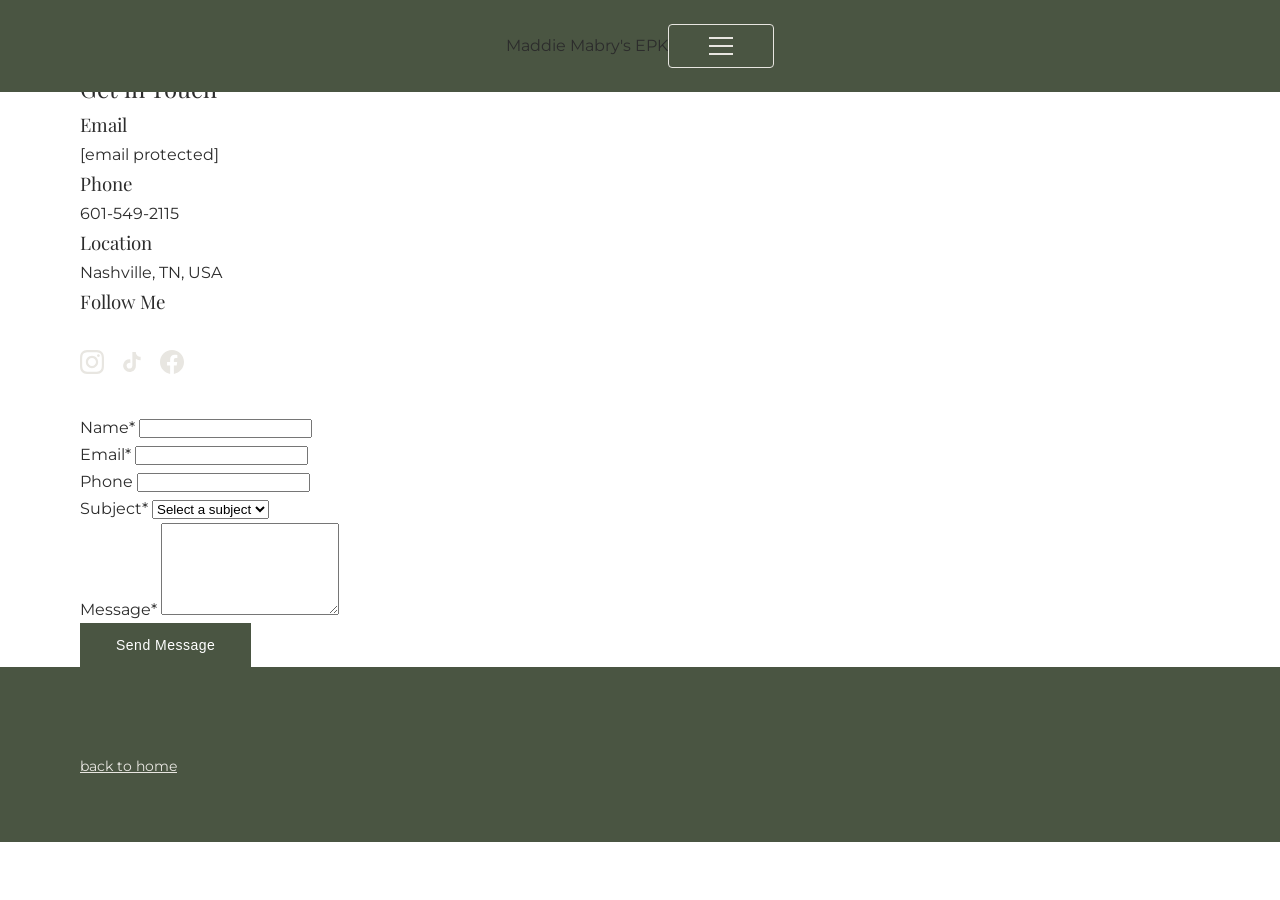
==== contact.html @ 39af84e8 "initial upload" ====
<!DOCTYPE html>
<html lang="en">
<head>
    <meta charset="UTF-8">
    <meta name="viewport" content="width=device-width, initial-scale=1.0">
    <title>Contact | Maddie Mabry</title>
    <meta name="description" content="Contact Maddie Mabry for booking inquiries and collaborations.">
    <link rel="stylesheet" href="styles.css">
    <link rel="preconnect" href="https://fonts.googleapis.com">
    <link rel="preconnect" href="https://fonts.gstatic.com" crossorigin>
    <link href="https://fonts.googleapis.com/css2?family=Playfair+Display:wght@400;700&family=Montserrat:wght@300;400;600;700&display=swap" rel="stylesheet">
</head>
<body>
    <!-- Navigation -->
    <nav class="navbar">
        <div class="nav-container">
            <a href="index.html" class="nav-logo">Maddie Mabry's EPK</a>
            <button class="nav-toggle" id="navToggle">
                <span></span>
                <span></span>
                <span></span>
            </button>
            <ul class="nav-menu" id="navMenu">
                <li><a href="index.html" class="nav-link">Home</a></li>
                <li><a href="contact.html" class="nav-link">Contact</a></li>
            </ul>
        </div>
    </nav>

    <!-- Contact Hero -->
    <section class="contact-hero">
        <div class="container">
            <h1 class="section-title">Let's Connect</h1>
            <p class="contact-subtitle">I'd love to hear from you! Whether you're interested in booking a show, collaborating on a project, or just want to say hello.</p>
        </div>
    </section>

    <!-- Contact Form Section -->
    <section class="contact-form-section">
        <div class="container">
            <div class="contact-grid">
                <div class="contact-details">
                    <h2>Get in Touch</h2>
                    
                    <div class="contact-method">
                        <h3>Email</h3>
                        <a href="/cdn-cgi/l/email-protection#a8c5c9ccccc1cdc5c9cadad1c5dddbc1cbe8cfc5c9c1c486cbc7c5"><span class="__cf_email__" data-cfemail="82efe3e6e6ebe7efe3e0f0fbeff7f1ebe1c2e5efe3ebeeace1edef">[email&#160;protected]</span></a>
                    </div>
                    
                    <div class="contact-method">
                        <h3>Phone</h3>
                        <a href="tel:601-549-2115">601-549-2115</a>
                    </div>
                    
                    <div class="contact-method">
                        <h3>Location</h3>
                        <p>Nashville, TN, USA</p>
                    </div>

                    <div class="contact-method">
                        <h3>Follow Me</h3>
                        <div class="social-links">
                            <a href="https://www.instagram.com/maddiemabryy" target="_blank" aria-label="Instagram">
                                <svg width="24" height="24" viewBox="0 0 24 24" fill="currentColor">
                                    <path d="M12 2.163c3.204 0 3.584.012 4.85.07 3.252.148 4.771 1.691 4.919 4.919.058 1.265.069 1.645.069 4.849 0 3.205-.012 3.584-.069 4.849-.149 3.225-1.664 4.771-4.919 4.919-1.266.058-1.644.07-4.85.07-3.204 0-3.584-.012-4.849-.07-3.26-.149-4.771-1.699-4.919-4.92-.058-1.265-.07-1.644-.07-4.849 0-3.204.013-3.583.07-4.849.149-3.227 1.664-4.771 4.919-4.919 1.266-.057 1.645-.069 4.849-.069zm0-2.163c-3.259 0-3.667.014-4.947.072-4.358.2-6.78 2.618-6.98 6.98-.059 1.281-.073 1.689-.073 4.948 0 3.259.014 3.668.072 4.948.2 4.358 2.618 6.78 6.98 6.98 1.281.058 1.689.072 4.948.072 3.259 0 3.668-.014 4.948-.072 4.354-.2 6.782-2.618 6.979-6.98.059-1.28.073-1.689.073-4.948 0-3.259-.014-3.667-.072-4.947-.196-4.354-2.617-6.78-6.979-6.98-1.281-.059-1.69-.073-4.949-.073zm0 5.838c-3.403 0-6.162 2.759-6.162 6.162s2.759 6.163 6.162 6.163 6.162-2.759 6.162-6.163c0-3.403-2.759-6.162-6.162-6.162zm0 10.162c-2.209 0-4-1.79-4-4 0-2.209 1.791-4 4-4s4 1.791 4 4c0 2.21-1.791 4-4 4zm6.406-11.845c-.796 0-1.441.645-1.441 1.44s.645 1.44 1.441 1.44c.795 0 1.439-.645 1.439-1.44s-.644-1.44-1.439-1.44z"/>
                                </svg>
                            </a>
                            <a href="https://www.tiktok.com/@maddiemabry" target="_blank" aria-label="TikTok">
                                <svg width="24" height="24" viewBox="0 0 24 24" fill="currentColor">
                                    <path d="M19.59 6.69a4.83 4.83 0 0 1-3.77-4.25V2h-3.45v13.67a2.89 2.89 0 0 1-5.2 1.74 2.89 2.89 0 0 1 2.31-4.64 2.93 2.93 0 0 1 .88.13V9.4a6.84 6.84 0 0 0-1-.05A6.33 6.33 0 0 0 5 20.1a6.34 6.34 0 0 0 10.86-4.43v-7a8.16 8.16 0 0 0 4.77 1.52v-3.4a4.85 4.85 0 0 1-1-.1z"/>
                                </svg>
                            </a>
                            <a href="https://www.facebook.com/maddie.mabry" target="_blank" aria-label="Facebook">
                                <svg width="24" height="24" viewBox="0 0 24 24" fill="currentColor">
                                    <path d="M24 12.073c0-6.627-5.373-12-12-12s-12 5.373-12 12c0 5.99 4.388 10.954 10.125 11.854v-8.385H7.078v-3.47h3.047V9.43c0-3.007 1.792-4.669 4.533-4.669 1.312 0 2.686.235 2.686.235v2.953H15.83c-1.491 0-1.956.925-1.956 1.874v2.25h3.328l-.532 3.47h-2.796v8.385C19.612 23.027 24 18.062 24 12.073z"/>
                                </svg>
                            </a>
                        </div>
                    </div>
                </div>

                <div class="contact-form-container">
                    <form id="contactForm" class="contact-form">
                        <div class="form-group">
                            <label for="name">Name*</label>
                            <input type="text" id="name" name="name" required>
                        </div>
                        
                        <div class="form-group">
                            <label for="email">Email*</label>
                            <input type="email" id="email" name="email" required>
                        </div>
                        
                        <div class="form-group">
                            <label for="phone">Phone</label>
                            <input type="tel" id="phone" name="phone">
                        </div>
                        
                        <div class="form-group">
                            <label for="subject">Subject*</label>
                            <select id="subject" name="subject" required>
                                <option value="">Select a subject</option>
                                <option value="booking">Booking Inquiry</option>
                                <option value="collaboration">Collaboration</option>
                                <option value="press">Press/Media</option>
                                <option value="other">Other</option>
                            </select>
                        </div>
                        
                        <div class="form-group">
                            <label for="message">Message*</label>
                            <textarea id="message" name="message" rows="6" required></textarea>
                        </div>
                        
                        <button type="submit" class="btn btn-primary">Send Message</button>
                    </form>
                    <div id="contactFormMessage" class="form-message"></div>
                </div>
            </div>
        </div>
    </section>

    <!-- Footer -->
    <footer class="footer">
        <div class="container">
            <div class="footer-links">
                <a href="index.html">back to home</a>
            </div>
---- styles.css ----
/* Reset */
* {
    margin: 0;
    padding: 0;
    box-sizing: border-box;
}

:root {
    /* Wix Color Scheme */
    --hunter-green: #4a5542;
    --hunter-green-dark: #3d4637;
    --sage-green: #c5cebb;
    --sage-green-light: #d4dbc9;
    --cream: #f5f3ee;
    --dark-text: #2c2c2c;
    --light-text: #e8e6e1;
    --white: #ffffff;
}

body {
    font-family: 'Montserrat', sans-serif;
    color: var(--dark-text);
    line-height: 1.7;
    overflow-x: hidden;
}

h1, h2, h3 {
    font-family: 'Forum', 'Playfair Display', serif;
    font-weight: 400;
}

img {
    max-width: 100%;
    display: block;
}

a {
    text-decoration: none;
    color: inherit;
    transition: opacity 0.3s ease;
}

a:hover {
    opacity: 0.8;
}

/* Containers */
.container {
    max-width: 1200px;
    margin: 0 auto;
    padding: 0 40px;
}

/* Buttons */
.btn {
    display: inline-block;
    padding: 14px 36px;
    border: none;
    background: var(--hunter-green);
    color: var(--white);
    font-weight: 500;
    font-size: 14px;
    cursor: pointer;
    transition: all 0.3s ease;
    letter-spacing: 0.5px;
}

.btn:hover {
    background: var(--hunter-green-dark);
    opacity: 1;
}

.btn-hero {
    background: var(--hunter-green);
    color: var(--white);
    border-radius: 0;
}

.btn-subscribe {
    width: 100%;
    background: var(--sage-green);
    color: var(--hunter-green-dark);
    border-radius: 0;
    margin-top: 1rem;
}

.btn-subscribe:hover {
    background: var(--sage-green-light);
}

/* Navigation */
.navbar {
    position: absolute;
    top: 0;
    left: 0;
    width: 100%;
    z-index: 100;
    padding: 1.5rem 0;
    background: var(--hunter-green);
}

.nav-container {
    max-width: 1400px;
    margin: 0 auto;
    padding: 0 40px;
    display: flex;
    justify-content: center;
    align-items: center;
}

.nav-toggle {
    display: flex;
    flex-direction: column;
    background: transparent;
    border: 1px solid var(--light-text);
    border-radius: 4px;
    cursor: pointer;
    gap: 6px;
    padding: 12px 40px;
}

.nav-toggle span {
    width: 24px;
    height: 2px;
    background: var(--light-text);
    transition: 0.3s;
}

.nav-menu {
    display: none;
    position: absolute;
    top: 100%;
    left: 50%;
    transform: translateX(-50%);
    background: var(--hunter-green);
    flex-direction: column;
    padding: 1.5rem 3rem;
    gap: 1rem;
    list-style: none;
    min-width: 200px;
    text-align: center;
}

.nav-menu.active {
    display: flex;
}

.nav-link {
    color: var(--light-text);
    font-weight: 400;
    font-size: 0.95rem;
    letter-spacing: 0.5px;
}

/* Hero Section */
.hero {
    position: relative;
    min-height: 100vh;
    display: flex;
    flex-direction: column;
    justify-content: space-between;
    align-items: center;
    overflow: hidden;
    padding: 80px 40px 60px;
}

.hero-image-container {
    position: absolute;
    top: 0;
    left: 0;
    width: 100%;
    height: 100%;
    z-index: 0;
}

.hero-bg {
    width: 100%;
    height: 100%;
    object-fit: cover;
}

.hero-title {
    position: relative;
    z-index: 2;
    font-size: clamp(4rem, 12vw, 10rem);
    font-weight: 400;
    color: var(--hunter-green);
    letter-spacing: 0.05em;
    text-align: center;
    margin-top: 2rem;
    font-family: 'Playfair Display', serif;
}

.hero-bottom {
    position: relative;
    z-index: 2;
    text-align: center;
    background: rgba(255, 255, 255, 0.85);
    padding: 2rem 4rem;
    margin-bottom: 2rem;
}

.hero-tagline {
    font-family: 'Forum', serif;
    font-size: 1.5rem;
    font-style: italic;
    color: var(--dark-text);
    margin-bottom: 1rem;
    letter-spacing: 0.5px;
}

/* About Section */
.about-section {
    padding: 5rem 0;
    background: var(--hunter-green);
    color: var(--light-text);
}

.about-grid {
    display: grid;
    grid-template-columns: 1fr 1fr;
    gap: 4rem;
    align-items: center;
}

.about-text p {
    font-size: 1rem;
    line-height: 1.9;
    margin-bottom: 1.5rem;
    color: var(--light-text);
}

.about-closing {
    font-style: italic;
    margin-top: 2rem !important;
    margin-bottom: 0.3rem !important;
}

.about-signature {
    font-family: 'Amstroms', 'Forum', cursive;
    font-size: 2.5rem;
    font-weight: 400;
    color: var(--light-text);
}

.about-image img {
    width: 100%;
    object-fit: cover;
}

/* What You Can Expect Section */
.expect-section {
    padding: 5rem 0;
    background: var(--sage-green);
}

.expect-section .section-title {
    color: var(--hunter-green);
    font-size: 3rem;
    text-align: center;
    margin-bottom: 3rem;
}

.expect-cards {
    display: grid;
    grid-template-columns: repeat(3, 1fr);
    gap: 2rem;
}

.expect-card {
    background: transparent;
}

.expect-card-image {
    position: relative;
    overflow: hidden;
    margin-bottom: 1rem;
}

.expect-card-image img {
    width: 100%;
    aspect-ratio: 3/4;
    object-fit: cover;
}

.expect-card-label {
    position: absolute;
    bottom: 15px;
    left: 50%;
    transform: translateX(-50%);
    background: rgba(255, 255, 255, 0.9);
    padding: 10px 30px;
    font-family: 'Forum', serif;
    font-size: 1.3rem;
    font-weight: 400;
    letter-spacing: 1px;
    color: var(--dark-text);
}

.expect-card-content {
    text-align: center;
    padding: 1rem;
}

.expect-card-content h3 {
    font-size: 0.8rem;
    text-transform: uppercase;
    letter-spacing: 2px;
    margin-bottom: 1rem;
    font-weight: 600;
    font-family: 'Montserrat', sans-serif;
    color: var(--hunter-green);
}

.expect-card-content p {
    font-size: 0.95rem;
    line-height: 1.7;
    color: var(--hunter-green-dark);
}

.link-underline {
    text-decoration: underline;
    font-weight: 600;
}

/* Behind Guitar Section */
.behind-guitar-section {
    position: relative;
    padding: 5rem 0;
    min-height: 90vh;
    display: flex;
    align-items: center;
    overflow: hidden;
}

.behind-guitar-bg {
    position: absolute;
    top: 0;
    left: 0;
    width: 100%;
    height: 100%;
    z-index: 0;
}

.behind-guitar-bg img {
    width: 100%;
    height: 100%;
    object-fit: cover;
}

.behind-guitar-section .container {
    position: relative;
    z-index: 1;
    width: 100%;
}

.behind-guitar-section .section-title {
    color: var(--hunter-green);
    font-size: 3rem;
    text-align: center;
    margin-bottom: 3rem;
}

.embedded-videos-grid {
    display: flex;
    justify-content: center;
    gap: 2rem;
    flex-wrap: wrap;
}

.embedded-video {
    width: 280px;
    border-radius: 8px;
    overflow: hidden;
    box-shadow: 0 10px 30px rgba(0,0,0,0.3);
}

.embedded-video video {
    width: 100%;
    aspect-ratio: 9/16;
    object-fit: cover;
    background: var(--dark-text);
}

/* New Music Section */
.new-music-section {
    padding: 5rem 0;
    background: var(--cream);
}

.new-music-section .section-title {
    font-size: 3rem;
    text-align: center;
    margin-bottom: 1.5rem;
    color: var(--hunter-green);
}

.music-description {
    text-align: center;
    font-size: 1rem;
    margin-bottom: 3rem;
    color: var(--dark-text);
}

.music-player-container {
    display: grid;
    grid-template-columns: 1fr 1fr;
    gap: 4rem;
    align-items: center;
    max-width: 900px;
    margin: 0 auto;
}

.album-art img {
    width: 100%;
    border-radius: 8px;
    box-shadow: 0 10px 40px rgba(0,0,0,0.12);
}

.music-player {
    display: flex;
    flex-direction: column;
    gap: 2rem;
}

.music-player h3 {
    font-size: 2rem;
    font-family: 'Forum', serif;
    text-align: center;
    color: var(--hunter-green);
}

.music-player audio {
    width: 100%;
    height: 50px;
    border-radius: 50px;
    outline: none;
}

/* Footer */
.footer {
    background: var(--hunter-green);
    color: var(--light-text);
    padding: 4rem 0;
}

.footer-container {
    max-width: 1200px;
    margin: 0 auto;
    padding: 0 40px;
    display: grid;
    grid-template-columns: 1fr 1fr;
    gap: 4rem;
}

.footer-title {
    font-family: 'Forum', serif;
    font-size: 2.5rem;
    font-weight: 400;
    margin-bottom: 1rem;
    color: var(--sage-green);
}

.footer-subtitle {
    font-family: 'Forum', serif;
    font-size: 2rem;
    font-weight: 400;
    margin-top: 2rem;
    margin-bottom: 1.5rem;
    color: var(--sage-green);
}

.footer-text {
    font-size: 0.95rem;
    line-height: 1.7;
    margin-bottom: 1.5rem;
}

.form-label {
    display: block;
    font-size: 0.9rem;
    margin-bottom: 0.5rem;
}

.newsletter-form input[type="email"] {
    width: 100%;
    padding: 12px 0;
    border: none;
    border-bottom: 1px solid var(--light-text);
    font-size: 1rem;
    font-family: inherit;
    background: transparent;
    color: var(--light-text);
    margin-bottom: 1rem;
}

.newsletter-form input[type="email"]:focus {
    outline: none;
    border-bottom-color: var(--sage-green);
}

.newsletter-form input[type="email"]::placeholder {
    color: var(--light-text);
    opacity: 0.7;
}

.checkbox-label {
    display: flex;
    align-items: flex-start;
    gap: 10px;
    cursor: pointer;
    font-size: 0.9rem;
    margin-top: 1rem;
}

.checkbox-label input {
    width: 18px;
    height: 18px;
    cursor: pointer;
    margin-top: 2px;
}

.footer-right {
    padding-left: 2rem;
}

.contact-info {
    font-size: 1rem;
    margin-bottom: 0.5rem;
}

.social-links {
    display: flex;
    gap: 1rem;
    margin: 2rem 0;
}

.social-links a {
    color: var(--light-text);
    transition: color 0.3s ease;
}

.social-links a:hover {
    color: var(--sage-green);
    opacity: 1;
}

.footer-links {
    display: flex;
    flex-direction: column;
    gap: 0.5rem;
    margin-top: 1.5rem;
}

.footer-links a {
    font-size: 0.85rem;
    text-decoration: underline;
    color: var(--light-text);
}

.form-message {
    margin-top: 1rem;
    padding: 12px;
    border-radius: 4px;
    display: none;
}

.form-message.success {
    background: rgba(212, 219, 201, 0.3);
    color: var(--sage-green);
    display: block;
}

.form-message.error {
    background: rgba(255, 100, 100, 0.2);
    color: #ff9999;
    display: block;
}

/* Responsive Design */
@media (max-width: 1024px) {
    .container {
        padding: 0 30px;
    }

    .hero-title {
        font-size: clamp(3rem, 10vw, 7rem);
    }

    .about-grid {
        grid-template-columns: 1fr;
        gap: 3rem;
    }

    .expect-cards {
        grid-template-columns: 1fr;
        max-width: 400px;
        margin: 0 auto;
    }

    .music-player-container {
        grid-template-columns: 1fr;
    }

    .footer-container {
        grid-template-columns: 1fr;
        gap: 3rem;
    }

    .footer-right {
        padding-left: 0;
    }
}

@media (max-width: 768px) {
    .hero-title {
        font-size: clamp(2.5rem, 10vw, 5rem);
    }

    .hero-bottom {
        padding: 1.5rem 2rem;
    }

    .hero-tagline {
        font-size: 1.2rem;
    }

    .section-title,
    .expect-section .section-title,
    .behind-guitar-section .section-title,
    .new-music-section .section-title {
        font-size: 2rem;
    }

    .embedded-video {
        width: 240px;
    }

    .footer-title {
        font-size: 2rem;
    }

    .footer-subtitle {
        font-size: 1.5rem;
    }
}

@media (max-width: 480px) {
    .hero-title {
        font-size: 2rem;
        letter-spacing: 2px;
    }

    .hero-bottom {
        padding: 1rem 1.5rem;
        margin: 0 1rem 1rem;
    }

    .embedded-videos-grid {
        flex-direction: column;
        align-items: center;
    }

    .embedded-video {
        width: 100%;
        max-width: 300px;
    }
}
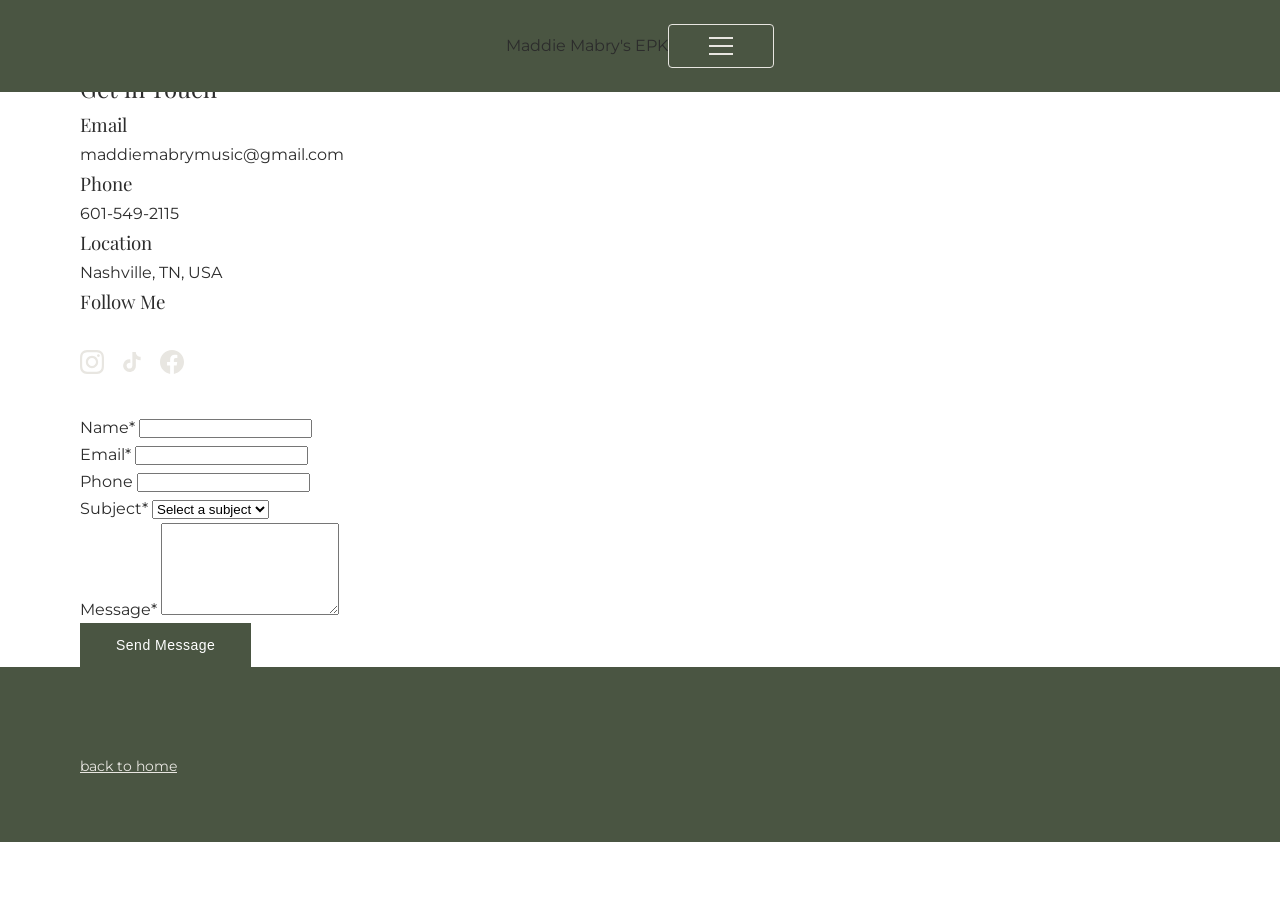
==== commit 3cbd2ded: "updated contact form" ====
--- a/contact.html
+++ b/contact.html
@@ -44,7 +44,7 @@
                     
                     <div class="contact-method">
                         <h3>Email</h3>
-                        <a href="/cdn-cgi/l/email-protection#a8c5c9ccccc1cdc5c9cadad1c5dddbc1cbe8cfc5c9c1c486cbc7c5"><span class="__cf_email__" data-cfemail="82efe3e6e6ebe7efe3e0f0fbeff7f1ebe1c2e5efe3ebeeace1edef">[email&#160;protected]</span></a>
+                        <a href="mailto:maddiemabrymusic@gmail.com">maddiemabrymusic@gmail.com</a>
                     </div>
                     
                     <div class="contact-method">
@@ -60,17 +60,17 @@
                     <div class="contact-method">
                         <h3>Follow Me</h3>
                         <div class="social-links">
-                            <a href="https://www.instagram.com/maddiemabryy" target="_blank" aria-label="Instagram">
+                            <a href="https://www.instagram.com/maddiemabryy?igsh=MTE2cGF2bDVxZHA5bg%3D%3D&utm_source=qr" target="_blank" aria-label="Instagram">
                                 <svg width="24" height="24" viewBox="0 0 24 24" fill="currentColor">
                                     <path d="M12 2.163c3.204 0 3.584.012 4.85.07 3.252.148 4.771 1.691 4.919 4.919.058 1.265.069 1.645.069 4.849 0 3.205-.012 3.584-.069 4.849-.149 3.225-1.664 4.771-4.919 4.919-1.266.058-1.644.07-4.85.07-3.204 0-3.584-.012-4.849-.07-3.26-.149-4.771-1.699-4.919-4.92-.058-1.265-.07-1.644-.07-4.849 0-3.204.013-3.583.07-4.849.149-3.227 1.664-4.771 4.919-4.919 1.266-.057 1.645-.069 4.849-.069zm0-2.163c-3.259 0-3.667.014-4.947.072-4.358.2-6.78 2.618-6.98 6.98-.059 1.281-.073 1.689-.073 4.948 0 3.259.014 3.668.072 4.948.2 4.358 2.618 6.78 6.98 6.98 1.281.058 1.689.072 4.948.072 3.259 0 3.668-.014 4.948-.072 4.354-.2 6.782-2.618 6.979-6.98.059-1.28.073-1.689.073-4.948 0-3.259-.014-3.667-.072-4.947-.196-4.354-2.617-6.78-6.979-6.98-1.281-.059-1.69-.073-4.949-.073zm0 5.838c-3.403 0-6.162 2.759-6.162 6.162s2.759 6.163 6.162 6.163 6.162-2.759 6.162-6.163c0-3.403-2.759-6.162-6.162-6.162zm0 10.162c-2.209 0-4-1.79-4-4 0-2.209 1.791-4 4-4s4 1.791 4 4c0 2.21-1.791 4-4 4zm6.406-11.845c-.796 0-1.441.645-1.441 1.44s.645 1.44 1.441 1.44c.795 0 1.439-.645 1.439-1.44s-.644-1.44-1.439-1.44z"/>
                                 </svg>
                             </a>
-                            <a href="https://www.tiktok.com/@maddiemabry" target="_blank" aria-label="TikTok">
+                            <a href="https://www.tiktok.com/@maddiemabry?_r=1&_t=ZP-93SWFzPoMuM" target="_blank" aria-label="TikTok">
                                 <svg width="24" height="24" viewBox="0 0 24 24" fill="currentColor">
                                     <path d="M19.59 6.69a4.83 4.83 0 0 1-3.77-4.25V2h-3.45v13.67a2.89 2.89 0 0 1-5.2 1.74 2.89 2.89 0 0 1 2.31-4.64 2.93 2.93 0 0 1 .88.13V9.4a6.84 6.84 0 0 0-1-.05A6.33 6.33 0 0 0 5 20.1a6.34 6.34 0 0 0 10.86-4.43v-7a8.16 8.16 0 0 0 4.77 1.52v-3.4a4.85 4.85 0 0 1-1-.1z"/>
                                 </svg>
                             </a>
-                            <a href="https://www.facebook.com/maddie.mabry" target="_blank" aria-label="Facebook">
+                            <a href="https://www.facebook.com/maddie.mabry?mibextid=wwXIfr&rdid=emjmE9lgoslwC3Yf&share_url=https%3A%2F%2Fwww.facebook.com%2Fshare%2F1B4sqVcijA%2F%3Fmibextid%3DwwXIfr" target="_blank" aria-label="Facebook">
                                 <svg width="24" height="24" viewBox="0 0 24 24" fill="currentColor">
                                     <path d="M24 12.073c0-6.627-5.373-12-12-12s-12 5.373-12 12c0 5.99 4.388 10.954 10.125 11.854v-8.385H7.078v-3.47h3.047V9.43c0-3.007 1.792-4.669 4.533-4.669 1.312 0 2.686.235 2.686.235v2.953H15.83c-1.491 0-1.956.925-1.956 1.874v2.25h3.328l-.532 3.47h-2.796v8.385C19.612 23.027 24 18.062 24 12.073z"/>
                                 </svg>
@@ -80,7 +80,7 @@
                 </div>
 
                 <div class="contact-form-container">
-                    <form id="contactForm" class="contact-form">
+                    <form id="contactForm" class="contact-form" name="contact" method="POST" data-netlify="true">
                         <div class="form-group">
                             <label for="name">Name*</label>
                             <input type="text" id="name" name="name" required>
--- a/styles.css
+++ b/styles.css
@@ -189,6 +189,7 @@
     text-align: center;
     margin-top: 2rem;
     font-family: 'Playfair Display', serif;
+    white-space: nowrap;
 }
 
 .hero-bottom {
@@ -236,9 +237,9 @@
     margin-bottom: 0.3rem !important;
 }
 
-.about-signature {
+.about-text p.about-signature {
     font-family: 'Amstroms', 'Forum', cursive;
-    font-size: 2.5rem;
+    font-size: 8rem;
     font-weight: 400;
     color: var(--light-text);
 }
@@ -275,12 +276,19 @@
     position: relative;
     overflow: hidden;
     margin-bottom: 1rem;
+    display: block;
+    cursor: pointer;
 }
 
 .expect-card-image img {
     width: 100%;
     aspect-ratio: 3/4;
     object-fit: cover;
+    transition: transform 0.3s ease;
+}
+
+.expect-card-image:hover img {
+    transform: scale(1.05);
 }
 
 .expect-card-label {
@@ -326,10 +334,10 @@
 /* Behind Guitar Section */
 .behind-guitar-section {
     position: relative;
-    padding: 5rem 0;
+    padding: 3rem 0 5rem;
     min-height: 90vh;
     display: flex;
-    align-items: center;
+    align-items: flex-start;
     overflow: hidden;
 }
 
@@ -346,6 +354,7 @@
     width: 100%;
     height: 100%;
     object-fit: cover;
+    object-position: left 30%;
 }
 
 .behind-guitar-section .container {
@@ -363,9 +372,10 @@
 
 .embedded-videos-grid {
     display: flex;
-    justify-content: center;
+    justify-content: flex-start;
     gap: 2rem;
     flex-wrap: wrap;
+    padding-left: 5%;
 }
 
 .embedded-video {
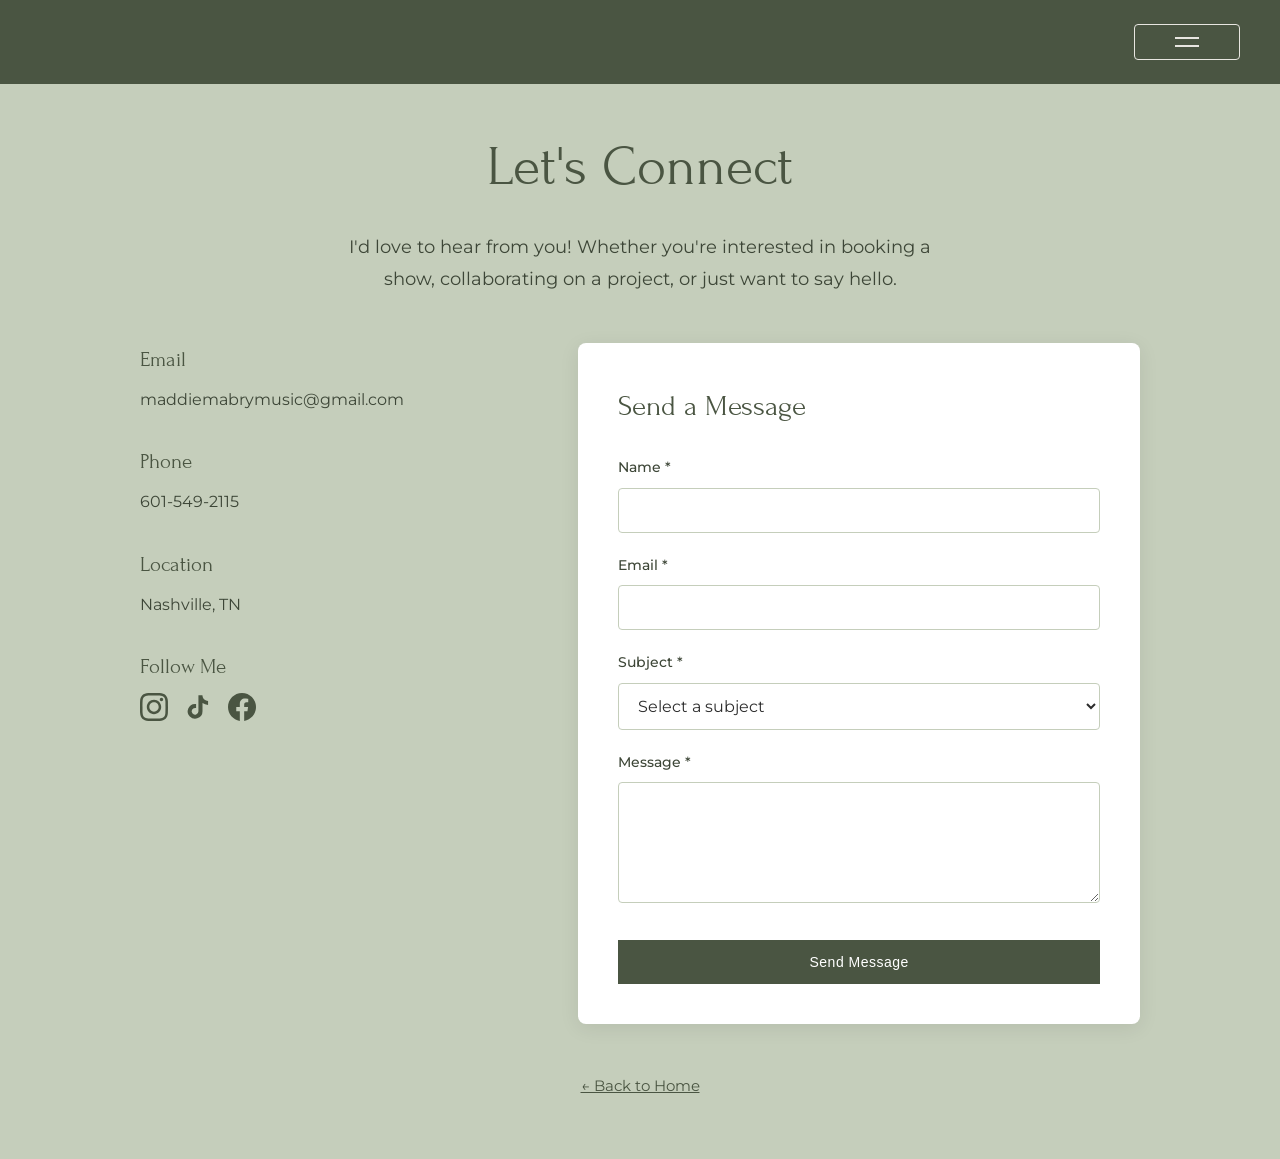
==== commit 90ed0e02: "cleaned up contact page and added favicon" ====
--- a/contact.html
+++ b/contact.html
@@ -3,20 +3,41 @@
 <head>
     <meta charset="UTF-8">
     <meta name="viewport" content="width=device-width, initial-scale=1.0">
-    <title>Contact | Maddie Mabry</title>
-    <meta name="description" content="Contact Maddie Mabry for booking inquiries and collaborations.">
+
+    <!-- Primary SEO Meta Tags -->
+    <title>Book Maddie Mabry | Contact for Live Music & Events | Nashville, TN</title>
+    <meta name="description" content="Book Maddie Mabry for your next event! Contact for live music bookings, weddings, private parties, and venue performances in Nashville and beyond.">
+    <meta name="keywords" content="book Maddie Mabry, hire singer Nashville, live music booking, wedding singer Tennessee, private event musician, acoustic performer for hire">
+    <meta name="author" content="Maddie Mabry">
+    <meta name="robots" content="index, follow">
+    <link rel="canonical" href="https://maddiemabrymusic.com/contact.html">
+
+    <!-- Open Graph / Facebook -->
+    <meta property="og:type" content="website">
+    <meta property="og:url" content="https://maddiemabrymusic.com/contact.html">
+    <meta property="og:title" content="Book Maddie Mabry | Contact for Live Music & Events">
+    <meta property="og:description" content="Book Maddie Mabry for your next event! Contact for live music bookings, weddings, private parties, and venue performances.">
+    <meta property="og:image" content="https://maddiemabrymusic.com/images/bfrwebsite2.png">
+
+    <!-- Twitter -->
+    <meta name="twitter:card" content="summary_large_image">
+    <meta name="twitter:title" content="Book Maddie Mabry | Contact for Live Music & Events">
+    <meta name="twitter:description" content="Book Maddie Mabry for your next event! Live music for weddings, private parties, and venues.">
+
+    <!-- Favicon -->
+    <link rel="icon" type="image/png" href="images/favicon.png">
+    <link rel="apple-touch-icon" href="images/favicon.png">
+
     <link rel="stylesheet" href="styles.css">
     <link rel="preconnect" href="https://fonts.googleapis.com">
     <link rel="preconnect" href="https://fonts.gstatic.com" crossorigin>
-    <link href="https://fonts.googleapis.com/css2?family=Playfair+Display:wght@400;700&family=Montserrat:wght@300;400;600;700&display=swap" rel="stylesheet">
+    <link href="https://fonts.googleapis.com/css2?family=Playfair+Display:wght@400;500;600;700&family=Montserrat:wght@300;400;500;600;700&family=Forum&display=swap" rel="stylesheet">
 </head>
 <body>
     <!-- Navigation -->
     <nav class="navbar">
         <div class="nav-container">
-            <a href="index.html" class="nav-logo">Maddie Mabry's EPK</a>
             <button class="nav-toggle" id="navToggle">
-                <span></span>
                 <span></span>
                 <span></span>
             </button>
@@ -27,51 +48,44 @@
         </div>
     </nav>
 
-    <!-- Contact Hero -->
-    <section class="contact-hero">
+    <!-- Contact Section -->
+    <section class="contact-page">
         <div class="container">
-            <h1 class="section-title">Let's Connect</h1>
-            <p class="contact-subtitle">I'd love to hear from you! Whether you're interested in booking a show, collaborating on a project, or just want to say hello.</p>
-        </div>
-    </section>
+            <h1 class="contact-title">Let's Connect</h1>
+            <p class="contact-intro">I'd love to hear from you! Whether you're interested in booking a show, collaborating on a project, or just want to say hello.</p>
 
-    <!-- Contact Form Section -->
-    <section class="contact-form-section">
-        <div class="container">
-            <div class="contact-grid">
-                <div class="contact-details">
-                    <h2>Get in Touch</h2>
-                    
-                    <div class="contact-method">
+            <div class="contact-content">
+                <div class="contact-info-section">
+                    <div class="contact-item">
                         <h3>Email</h3>
                         <a href="mailto:maddiemabrymusic@gmail.com">maddiemabrymusic@gmail.com</a>
                     </div>
-                    
-                    <div class="contact-method">
+
+                    <div class="contact-item">
                         <h3>Phone</h3>
                         <a href="tel:601-549-2115">601-549-2115</a>
                     </div>
-                    
-                    <div class="contact-method">
+
+                    <div class="contact-item">
                         <h3>Location</h3>
-                        <p>Nashville, TN, USA</p>
+                        <p>Nashville, TN</p>
                     </div>
 
-                    <div class="contact-method">
+                    <div class="contact-item">
                         <h3>Follow Me</h3>
                         <div class="social-links">
-                            <a href="https://www.instagram.com/maddiemabryy?igsh=MTE2cGF2bDVxZHA5bg%3D%3D&utm_source=qr" target="_blank" aria-label="Instagram">
-                                <svg width="24" height="24" viewBox="0 0 24 24" fill="currentColor">
+                            <a href="https://www.instagram.com/maddiemabryy" target="_blank" aria-label="Instagram">
+                                <svg width="28" height="28" viewBox="0 0 24 24" fill="currentColor">
                                     <path d="M12 2.163c3.204 0 3.584.012 4.85.07 3.252.148 4.771 1.691 4.919 4.919.058 1.265.069 1.645.069 4.849 0 3.205-.012 3.584-.069 4.849-.149 3.225-1.664 4.771-4.919 4.919-1.266.058-1.644.07-4.85.07-3.204 0-3.584-.012-4.849-.07-3.26-.149-4.771-1.699-4.919-4.92-.058-1.265-.07-1.644-.07-4.849 0-3.204.013-3.583.07-4.849.149-3.227 1.664-4.771 4.919-4.919 1.266-.057 1.645-.069 4.849-.069zm0-2.163c-3.259 0-3.667.014-4.947.072-4.358.2-6.78 2.618-6.98 6.98-.059 1.281-.073 1.689-.073 4.948 0 3.259.014 3.668.072 4.948.2 4.358 2.618 6.78 6.98 6.98 1.281.058 1.689.072 4.948.072 3.259 0 3.668-.014 4.948-.072 4.354-.2 6.782-2.618 6.979-6.98.059-1.28.073-1.689.073-4.948 0-3.259-.014-3.667-.072-4.947-.196-4.354-2.617-6.78-6.979-6.98-1.281-.059-1.69-.073-4.949-.073zm0 5.838c-3.403 0-6.162 2.759-6.162 6.162s2.759 6.163 6.162 6.163 6.162-2.759 6.162-6.163c0-3.403-2.759-6.162-6.162-6.162zm0 10.162c-2.209 0-4-1.79-4-4 0-2.209 1.791-4 4-4s4 1.791 4 4c0 2.21-1.791 4-4 4zm6.406-11.845c-.796 0-1.441.645-1.441 1.44s.645 1.44 1.441 1.44c.795 0 1.439-.645 1.439-1.44s-.644-1.44-1.439-1.44z"/>
                                 </svg>
                             </a>
-                            <a href="https://www.tiktok.com/@maddiemabry?_r=1&_t=ZP-93SWFzPoMuM" target="_blank" aria-label="TikTok">
-                                <svg width="24" height="24" viewBox="0 0 24 24" fill="currentColor">
+                            <a href="https://www.tiktok.com/@maddiemabry" target="_blank" aria-label="TikTok">
+                                <svg width="28" height="28" viewBox="0 0 24 24" fill="currentColor">
                                     <path d="M19.59 6.69a4.83 4.83 0 0 1-3.77-4.25V2h-3.45v13.67a2.89 2.89 0 0 1-5.2 1.74 2.89 2.89 0 0 1 2.31-4.64 2.93 2.93 0 0 1 .88.13V9.4a6.84 6.84 0 0 0-1-.05A6.33 6.33 0 0 0 5 20.1a6.34 6.34 0 0 0 10.86-4.43v-7a8.16 8.16 0 0 0 4.77 1.52v-3.4a4.85 4.85 0 0 1-1-.1z"/>
                                 </svg>
                             </a>
-                            <a href="https://www.facebook.com/maddie.mabry?mibextid=wwXIfr&rdid=emjmE9lgoslwC3Yf&share_url=https%3A%2F%2Fwww.facebook.com%2Fshare%2F1B4sqVcijA%2F%3Fmibextid%3DwwXIfr" target="_blank" aria-label="Facebook">
-                                <svg width="24" height="24" viewBox="0 0 24 24" fill="currentColor">
+                            <a href="https://www.facebook.com/maddie.mabry" target="_blank" aria-label="Facebook">
+                                <svg width="28" height="28" viewBox="0 0 24 24" fill="currentColor">
                                     <path d="M24 12.073c0-6.627-5.373-12-12-12s-12 5.373-12 12c0 5.99 4.388 10.954 10.125 11.854v-8.385H7.078v-3.47h3.047V9.43c0-3.007 1.792-4.669 4.533-4.669 1.312 0 2.686.235 2.686.235v2.953H15.83c-1.491 0-1.956.925-1.956 1.874v2.25h3.328l-.532 3.47h-2.796v8.385C19.612 23.027 24 18.062 24 12.073z"/>
                                 </svg>
                             </a>
@@ -79,25 +93,21 @@
                     </div>
                 </div>
 
-                <div class="contact-form-container">
+                <div class="contact-form-wrapper">
+                    <h2>Send a Message</h2>
                     <form id="contactForm" class="contact-form" name="contact" method="POST" data-netlify="true">
                         <div class="form-group">
-                            <label for="name">Name*</label>
+                            <label for="name">Name *</label>
                             <input type="text" id="name" name="name" required>
                         </div>
-                        
+
                         <div class="form-group">
-                            <label for="email">Email*</label>
+                            <label for="email">Email *</label>
                             <input type="email" id="email" name="email" required>
                         </div>
-                        
+
                         <div class="form-group">
-                            <label for="phone">Phone</label>
-                            <input type="tel" id="phone" name="phone">
-                        </div>
-                        
-                        <div class="form-group">
-                            <label for="subject">Subject*</label>
+                            <label for="subject">Subject *</label>
                             <select id="subject" name="subject" required>
                                 <option value="">Select a subject</option>
                                 <option value="booking">Booking Inquiry</option>
@@ -106,24 +116,24 @@
                                 <option value="other">Other</option>
                             </select>
                         </div>
-                        
+
                         <div class="form-group">
-                            <label for="message">Message*</label>
-                            <textarea id="message" name="message" rows="6" required></textarea>
+                            <label for="message">Message *</label>
+                            <textarea id="message" name="message" rows="5" required></textarea>
                         </div>
-                        
-                        <button type="submit" class="btn btn-primary">Send Message</button>
+
+                        <button type="submit" class="btn">Send Message</button>
                     </form>
                     <div id="contactFormMessage" class="form-message"></div>
                 </div>
             </div>
+
+            <div class="back-link">
+                <a href="index.html">← Back to Home</a>
+            </div>
         </div>
     </section>
 
-    <!-- Footer -->
-    <footer class="footer">
-        <div class="container">
-            <div class="footer-links">
-                <a href="index.html">back to home</a>
-            </div>
-   +    <script src="script.js"></script>
+</body>
+</html>
--- a/styles.css
+++ b/styles.css
@@ -104,8 +104,9 @@
     margin: 0 auto;
     padding: 0 40px;
     display: flex;
-    justify-content: center;
+    justify-content: flex-end;
     align-items: center;
+    position: relative;
 }
 
 .nav-toggle {
@@ -130,15 +131,14 @@
     display: none;
     position: absolute;
     top: 100%;
-    left: 50%;
-    transform: translateX(-50%);
+    right: 40px;
     background: var(--hunter-green);
     flex-direction: column;
     padding: 1.5rem 3rem;
     gap: 1rem;
     list-style: none;
     min-width: 200px;
-    text-align: center;
+    text-align: right;
 }
 
 .nav-menu.active {
@@ -587,6 +587,145 @@
     display: block;
 }
 
+/* Contact Page */
+.contact-page {
+    min-height: 100vh;
+    background: var(--sage-green);
+    padding: 120px 0 60px;
+}
+
+.contact-title {
+    font-family: 'Forum', serif;
+    font-size: 3.5rem;
+    color: var(--hunter-green);
+    text-align: center;
+    margin-bottom: 1rem;
+}
+
+.contact-intro {
+    text-align: center;
+    font-size: 1.1rem;
+    color: var(--hunter-green-dark);
+    max-width: 600px;
+    margin: 0 auto 3rem;
+    line-height: 1.8;
+}
+
+.contact-content {
+    display: grid;
+    grid-template-columns: 1fr 1.5fr;
+    gap: 4rem;
+    max-width: 1000px;
+    margin: 0 auto;
+}
+
+.contact-info-section {
+    display: flex;
+    flex-direction: column;
+    gap: 2rem;
+}
+
+.contact-item h3 {
+    font-family: 'Forum', serif;
+    font-size: 1.3rem;
+    color: var(--hunter-green);
+    margin-bottom: 0.5rem;
+}
+
+.contact-item a,
+.contact-item p {
+    color: var(--hunter-green-dark);
+    font-size: 1rem;
+}
+
+.contact-item a:hover {
+    color: var(--hunter-green);
+}
+
+.contact-item .social-links {
+    margin: 0;
+}
+
+.contact-item .social-links a {
+    color: var(--hunter-green);
+}
+
+.contact-item .social-links a:hover {
+    color: var(--hunter-green-dark);
+}
+
+.contact-form-wrapper {
+    background: var(--white);
+    padding: 2.5rem;
+    border-radius: 8px;
+    box-shadow: 0 4px 20px rgba(0,0,0,0.08);
+}
+
+.contact-form-wrapper h2 {
+    font-family: 'Forum', serif;
+    font-size: 1.8rem;
+    color: var(--hunter-green);
+    margin-bottom: 1.5rem;
+}
+
+.form-group {
+    margin-bottom: 1.25rem;
+}
+
+.form-group label {
+    display: block;
+    font-size: 0.9rem;
+    color: var(--hunter-green-dark);
+    margin-bottom: 0.5rem;
+    font-weight: 500;
+}
+
+.form-group input,
+.form-group select,
+.form-group textarea {
+    width: 100%;
+    padding: 12px 15px;
+    border: 1px solid var(--sage-green);
+    border-radius: 4px;
+    font-size: 1rem;
+    font-family: inherit;
+    background: var(--white);
+    color: var(--dark-text);
+    transition: border-color 0.3s ease;
+}
+
+.form-group input:focus,
+.form-group select:focus,
+.form-group textarea:focus {
+    outline: none;
+    border-color: var(--hunter-green);
+}
+
+.form-group textarea {
+    resize: vertical;
+    min-height: 120px;
+}
+
+.contact-form .btn {
+    width: 100%;
+    margin-top: 0.5rem;
+}
+
+.back-link {
+    text-align: center;
+    margin-top: 3rem;
+}
+
+.back-link a {
+    color: var(--hunter-green);
+    font-size: 0.95rem;
+    text-decoration: underline;
+}
+
+.back-link a:hover {
+    color: var(--hunter-green-dark);
+}
+
 /* Responsive Design */
 @media (max-width: 1024px) {
     .container {
@@ -653,6 +792,19 @@
     .footer-subtitle {
         font-size: 1.5rem;
     }
+
+    .contact-content {
+        grid-template-columns: 1fr;
+        gap: 2rem;
+    }
+
+    .contact-title {
+        font-size: 2.5rem;
+    }
+
+    .contact-form-wrapper {
+        padding: 1.5rem;
+    }
 }
 
 @media (max-width: 480px) {
